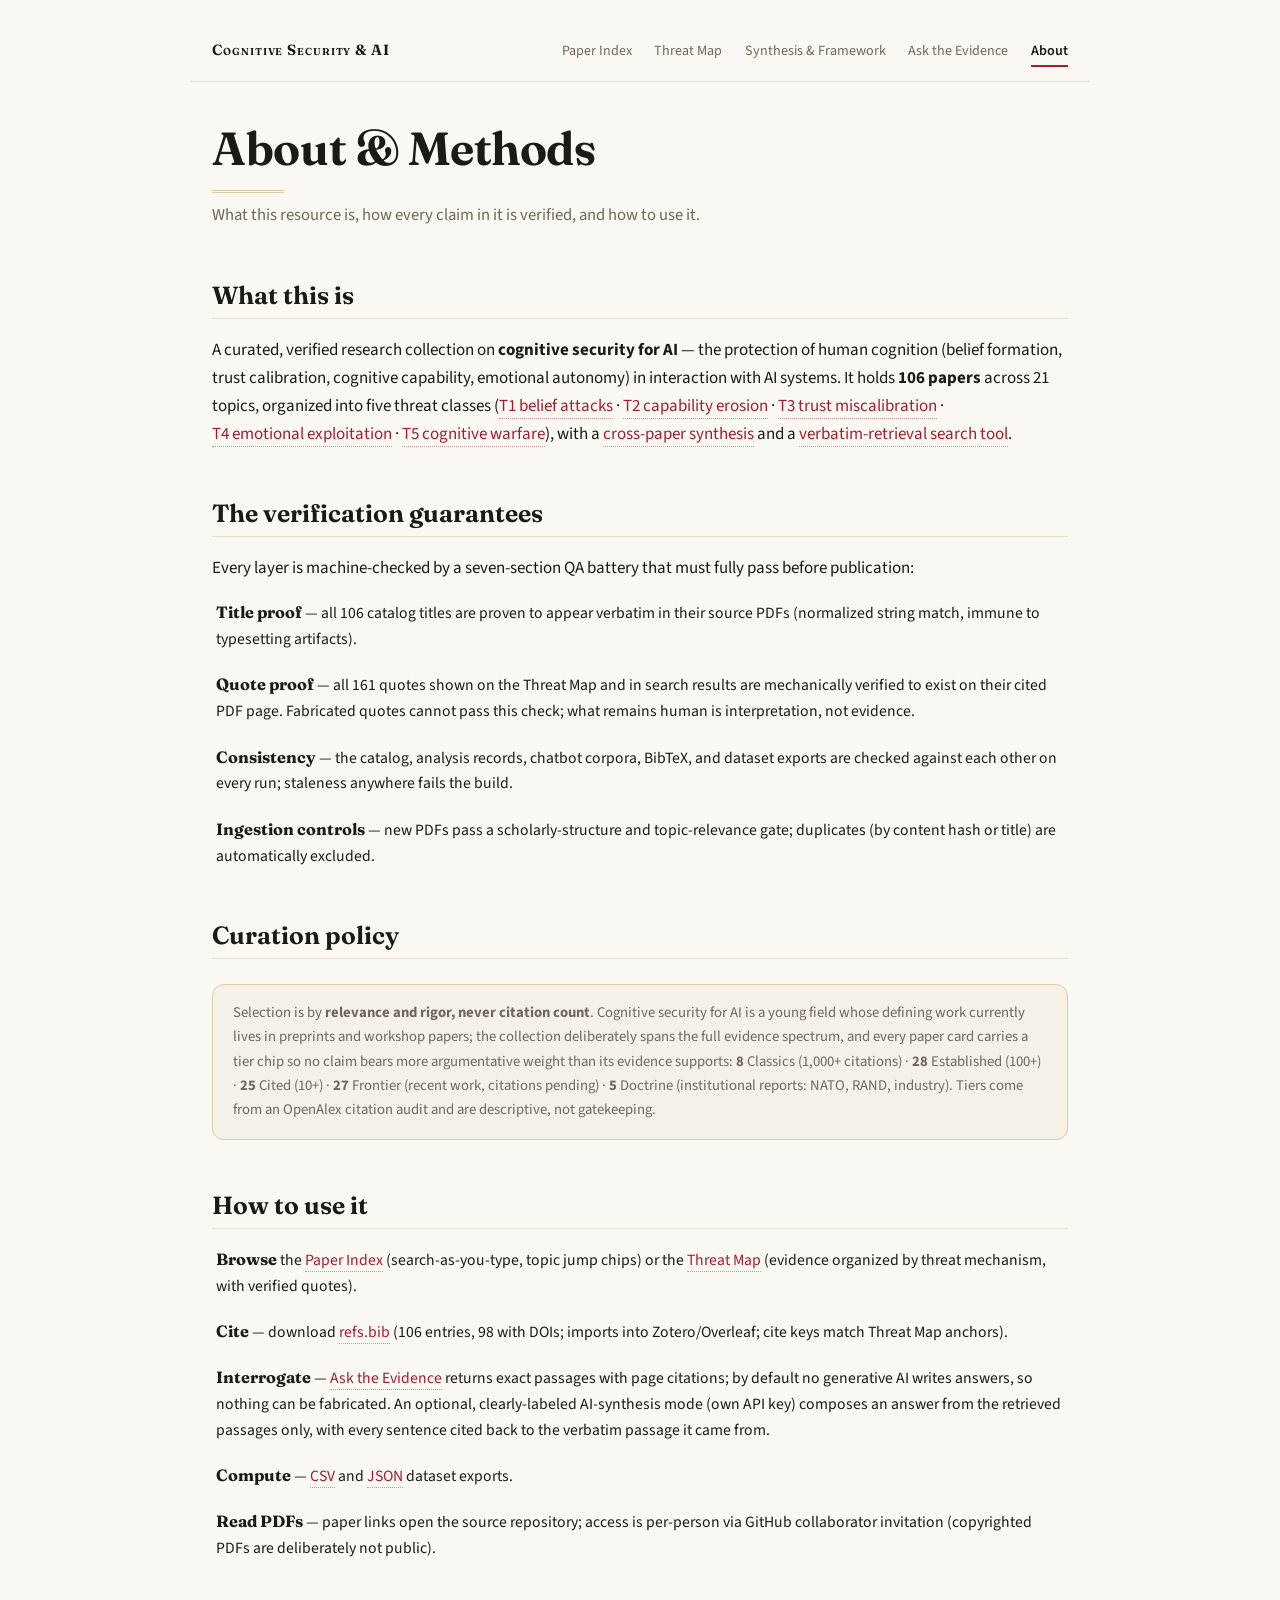
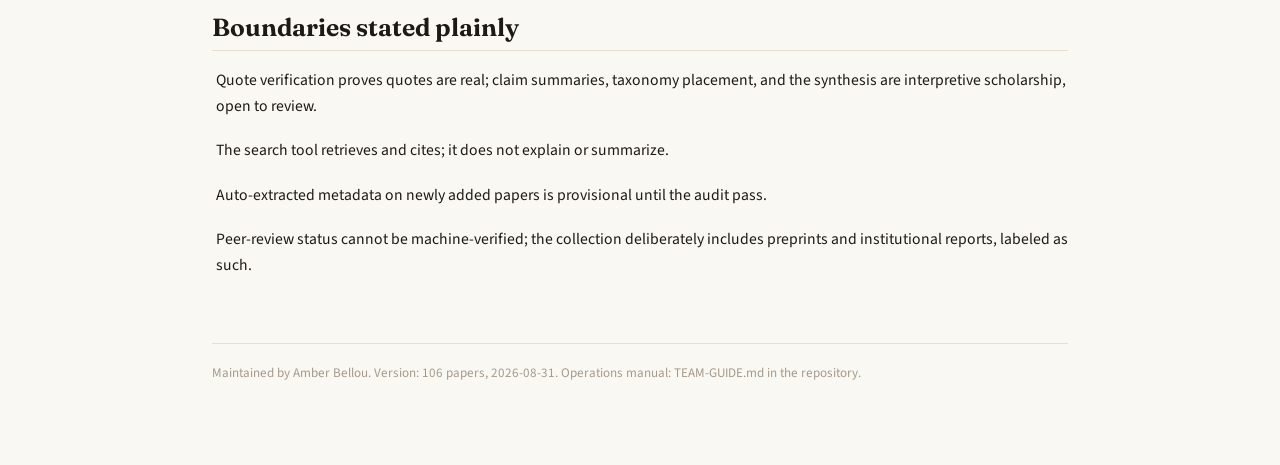
==== about.html @ a4005ede "site: update about.html" ====
<!DOCTYPE html>
<html lang="en">
<head>
<meta charset="utf-8">
<meta name="viewport" content="width=device-width, initial-scale=1">
<title>About — Cognitive Security &amp; AI</title>
<link rel="preconnect" href="https://fonts.googleapis.com">
<link rel="preconnect" href="https://fonts.gstatic.com" crossorigin>
<link href="https://fonts.googleapis.com/css2?family=Fraunces:opsz,wght@9..144,500;9..144,650&family=Source+Sans+3:wght@400;600&display=swap" rel="stylesheet">
<link rel="stylesheet" href="style.css?v=99205992">
</head>
<body>
<main>
<nav class="top"><span class="wordmark">Cognitive Security &amp; AI</span><a href="index.html">Paper Index</a><a href="threats.html">Threat Map</a><a href="synthesis.html">Synthesis &amp; Framework</a><a href="ask.html">Ask the Evidence</a><a href="about.html" class="here">About</a></nav>
<h1>About &amp; Methods</h1>
<p class="sub">What this resource is, how every claim in it is verified, and how to use it.</p>

<h2>What this is</h2>
<p>A curated, verified research collection on <b>cognitive security for AI</b> — the protection of
human cognition (belief formation, trust calibration, cognitive capability, emotional autonomy)
in interaction with AI systems. It holds <b>106 papers</b> across 21 topics, organized into five
threat classes (<a class="cite" href="threats.html#T1">T1 belief attacks</a> ·
<a class="cite" href="threats.html#T2">T2 capability erosion</a> ·
<a class="cite" href="threats.html#T3">T3 trust miscalibration</a> ·
<a class="cite" href="threats.html#T4">T4 emotional exploitation</a> ·
<a class="cite" href="threats.html#T5">T5 cognitive warfare</a>), with a
<a class="cite" href="synthesis.html">cross-paper synthesis</a> and a
<a class="cite" href="ask.html">verbatim-retrieval search tool</a>.</p>

<h2>The verification guarantees</h2>
<p>Every layer is machine-checked by a seven-section QA battery that must fully pass before publication:</p>
<ul class="compact">
<li><b>Title proof</b> — all 106 catalog titles are proven to appear verbatim in their source PDFs
(normalized string match, immune to typesetting artifacts).</li>
<li><b>Quote proof</b> — all 161 quotes shown on the Threat Map and in search results are
mechanically verified to exist on their cited PDF page. Fabricated quotes cannot pass this check;
what remains human is interpretation, not evidence.</li>
<li><b>Consistency</b> — the catalog, analysis records, chatbot corpora, BibTeX, and dataset
exports are checked against each other on every run; staleness anywhere fails the build.</li>
<li><b>Ingestion controls</b> — new PDFs pass a scholarly-structure and topic-relevance gate;
duplicates (by content hash or title) are automatically excluded.</li>
</ul>

<h2>Curation policy</h2>
<div class="note">Selection is by <b>relevance and rigor, never citation count</b>. Cognitive
security for AI is a young field whose defining work currently lives in preprints and workshop
papers; the collection deliberately spans the full evidence spectrum, and every paper card carries
a tier chip so no claim bears more argumentative weight than its evidence supports:
<b>8</b> Classics (1,000+ citations) · <b>28</b> Established
(100+) · <b>25</b> Cited (10+) · <b>27</b> Frontier (recent work,
citations pending) · <b>5</b> Doctrine (institutional reports: NATO, RAND,
industry). Tiers come from an OpenAlex citation audit and are descriptive, not gatekeeping.</div>

<h2>How to use it</h2>
<ul class="compact">
<li><b>Browse</b> the <a class="cite" href="index.html">Paper Index</a> (search-as-you-type, topic
jump chips) or the <a class="cite" href="threats.html">Threat Map</a> (evidence organized by threat
mechanism, with verified quotes).</li>
<li><b>Cite</b> — download <a class="cite" href="refs.bib">refs.bib</a> (106 entries, 98 with
DOIs; imports into Zotero/Overleaf; cite keys match Threat Map anchors).</li>
<li><b>Interrogate</b> — <a class="cite" href="ask.html">Ask the Evidence</a> returns exact passages
with page citations; by default no generative AI writes answers, so nothing can be fabricated. An
optional, clearly-labeled AI-synthesis mode (own API key) composes an answer from the retrieved
passages only, with every sentence cited back to the verbatim passage it came from.</li>
<li><b>Compute</b> — <a class="cite" href="catalog.csv">CSV</a> and
<a class="cite" href="catalog-public.json">JSON</a> dataset exports.</li>
<li><b>Read PDFs</b> — paper links open the source repository; access is per-person via GitHub
collaborator invitation (copyrighted PDFs are deliberately not public).</li>
</ul>

<h2>Boundaries stated plainly</h2>
<ul class="compact">
<li>Quote verification proves quotes are real; claim summaries, taxonomy placement, and the
synthesis are interpretive scholarship, open to review.</li>
<li>The search tool retrieves and cites; it does not explain or summarize.</li>
<li>Auto-extracted metadata on newly added papers is provisional until the audit pass.</li>
<li>Peer-review status cannot be machine-verified; the collection deliberately includes preprints
and institutional reports, labeled as such.</li>
</ul>
<footer>Maintained by Amber Bellou. Version: 106 papers, 2026-08-31. Operations manual: TEAM-GUIDE.md in the repository.</footer>
</main>
</body>
</html>
---- style.css ----
/* ─────────────────────────────────────────────────────────────────────────
   Cognitive Security & AI — editorial academic theme
   Single source of truth for all site pages (index, threats, synthesis).
   ───────────────────────────────────────────────────────────────────────── */

:root {
  --bg: #faf8f2;
  --bg-raised: #ffffff;
  --ink: #1d1a16;
  --muted: #6f675c;
  --faint: #a49a8c;
  --accent: #a51c30;
  --accent-soft: #f5e6e6;
  --hairline: #e6dfd2;
  --gold: #d9cba8;
  --quote-bg: #f6f1e7;
  --shadow: 0 1px 2px rgba(70, 55, 35, .06), 0 6px 20px -8px rgba(70, 55, 35, .12);
  --shadow-hover: 0 2px 4px rgba(70, 55, 35, .08), 0 14px 34px -10px rgba(70, 55, 35, .22);
  --serif: "Fraunces", Georgia, "Times New Roman", serif;
  --sans: "Source Sans 3", -apple-system, BlinkMacSystemFont, "Segoe UI", system-ui, sans-serif;
}
@media (prefers-color-scheme: dark) {
  :root {
    --bg: #181512;
    --bg-raised: #211d19;
    --ink: #ece7dd;
    --muted: #a89e90;
    --faint: #776e62;
    --accent: #e08795;
    --accent-soft: #3a2226;
    --hairline: #35302a;
    --gold: #6b5f45;
    --quote-bg: #26211b;
    --shadow: 0 1px 2px rgba(0, 0, 0, .4), 0 6px 20px -8px rgba(0, 0, 0, .5);
    --shadow-hover: 0 2px 4px rgba(0, 0, 0, .5), 0 14px 34px -10px rgba(0, 0, 0, .65);
  }
}

* { box-sizing: border-box; }

html { scroll-behavior: smooth; }

body {
  margin: 0;
  background: var(--bg);
  color: var(--ink);
  font: 17px/1.65 var(--sans);
  -webkit-font-smoothing: antialiased;
  text-rendering: optimizeLegibility;
}

main {
  max-width: 900px;
  margin: 0 auto;
  padding: 1.5rem 1.4rem 5rem;
}

/* ── Top navigation ──────────────────────────────────────────────────── */
nav.top {
  position: sticky;
  top: 0;
  z-index: 10;
  display: flex;
  align-items: baseline;
  gap: 1.4rem;
  margin: 0 -1.4rem 2.6rem;
  padding: .85rem 1.4rem;
  background: color-mix(in srgb, var(--bg) 82%, transparent);
  backdrop-filter: blur(10px);
  -webkit-backdrop-filter: blur(10px);
  border-bottom: 1px solid var(--hairline);
  font-size: .88rem;
}
nav.top .wordmark {
  font-family: var(--serif);
  font-weight: 650;
  font-size: .92rem;
  letter-spacing: .06em;
  font-variant: small-caps;
  color: var(--ink);
  margin-right: auto;
}
nav.top a {
  color: var(--muted);
  text-decoration: none;
  padding-bottom: .15rem;
  border-bottom: 2px solid transparent;
  transition: color .15s ease, border-color .15s ease;
}
nav.top a:hover { color: var(--accent); }
nav.top a.here {
  color: var(--ink);
  font-weight: 600;
  border-bottom-color: var(--accent);
}

/* ── Hero headers ────────────────────────────────────────────────────── */
header h1, main > h1 {
  font-family: var(--serif);
  font-weight: 650;
  font-size: clamp(2rem, 5vw, 2.9rem);
  line-height: 1.12;
  letter-spacing: -.01em;
  margin: 0 0 .6rem;
}
header h1::after, main > h1::after {
  content: "";
  display: block;
  width: 72px;
  margin-top: .9rem;
  border-top: 3px double var(--gold);
}
p.sub {
  color: var(--muted);
  font-size: 1.04rem;
  max-width: 62ch;
  margin: 0 0 2rem;
}
p.sub a, .tdesc a { color: var(--accent); text-decoration: none; }
p.sub a:hover { text-decoration: underline; }

/* ── Section headings ────────────────────────────────────────────────── */
h2 {
  font-family: var(--serif);
  font-weight: 650;
  font-size: 1.55rem;
  line-height: 1.2;
  margin: 3.2rem 0 .3rem;
  padding-bottom: .45rem;
  border-bottom: 1px solid var(--hairline);
  position: relative;
}
h2 .tcode, h3 .tcode {
  font-family: var(--serif);
  color: var(--accent);
  margin-right: .55rem;
}
h2 .tcode {
  font-family: var(--sans);
  font-size: .95rem;
  font-weight: 700;
  letter-spacing: .12em;
  color: var(--accent);
  background: var(--accent-soft);
  border-radius: 6px;
  padding: .12rem .55rem;
  vertical-align: .25em;
  margin-right: .7rem;
}
h2 span.count {
  font-family: var(--sans);
  font-size: .72rem;
  font-weight: 600;
  letter-spacing: .08em;
  background: var(--accent-soft);
  color: var(--accent);
  border-radius: 999px;
  padding: .18rem .65rem;
  vertical-align: .35em;
  margin-left: .4rem;
}
h3 {
  font-family: var(--serif);
  font-weight: 650;
  font-size: 1.12rem;
  margin: 2rem 0 .4rem;
  padding-left: .8rem;
  border-left: 3px solid var(--accent);
}
p.tdesc, p.topic-desc {
  color: var(--muted);
  font-size: .93rem;
  margin: .35rem 0 1.1rem;
}
.topic h2 { padding-top: .4rem; }

/* ── Cards ───────────────────────────────────────────────────────────── */
.card, article.card {
  background: var(--bg-raised);
  border: 1px solid var(--hairline);
  border-radius: 14px;
  padding: 1.15rem 1.35rem 1.05rem;
  margin-bottom: .95rem;
  box-shadow: var(--shadow);
  transition: box-shadow .18s ease, transform .18s ease;
}
.card:hover {
  box-shadow: var(--shadow-hover);
  transform: translateY(-2px);
}
.card h3, .card h4 {
  font-family: var(--serif);
  font-weight: 650;
  font-size: 1.06rem;
  line-height: 1.35;
  margin: 0 0 .35rem;
  border: none;
  padding: 0;
}
.card a {
  color: var(--ink);
  text-decoration: none;
  transition: color .15s ease;
}
.card a:hover { color: var(--accent); }
.meta {
  color: var(--muted);
  font-size: .84rem;
  font-weight: 600;
  letter-spacing: .01em;
  margin: 0 0 .55rem;
}
.limits {
  color: var(--faint);
  font-size: .82rem;
  font-style: italic;
  margin: .55rem 0 0;
}
.summary, .claim {
  font-size: .95rem;
  margin: .4rem 0 .25rem;
}
.badge {
  display: inline-block;
  font-size: .64rem;
  font-weight: 700;
  letter-spacing: .09em;
  background: var(--accent-soft);
  color: var(--accent);
  border-radius: 5px;
  padding: .14rem .48rem;
  margin-left: .55rem;
  vertical-align: .18em;
}

/* ── Verified quotes ─────────────────────────────────────────────────── */
blockquote {
  position: relative;
  margin: .4rem 0 .8rem;
  padding: .7rem 1rem .7rem 2.4rem;
  background: var(--quote-bg);
  border-left: 3px solid var(--gold);
  border-radius: 0 10px 10px 0;
  font-family: var(--serif);
  font-style: italic;
  font-size: .92rem;
  line-height: 1.55;
}
blockquote::before {
  content: "\201C";
  position: absolute;
  left: .55rem;
  top: .1rem;
  font-family: var(--serif);
  font-size: 2.1rem;
  line-height: 1;
  color: var(--gold);
}
blockquote .pg {
  font-family: var(--sans);
  font-style: normal;
  color: var(--faint);
  font-size: .74rem;
  letter-spacing: .04em;
  white-space: nowrap;
}

/* ── Protections & panels ────────────────────────────────────────────── */
.prot {
  font-size: .92rem;
  background: var(--accent-soft);
  border-radius: 10px;
  padding: .6rem .9rem;
  margin: .5rem 0;
}
.prot b { color: var(--accent); }

.layer {
  border: 1px solid var(--hairline);
  border-radius: 14px;
  background: var(--bg-raised);
  box-shadow: var(--shadow);
  padding: 1.2rem 1.5rem;
  margin: 1.3rem 0;
}
.layer h3 {
  margin-top: 0;
  border-left: none;
  padding-left: 0;
  color: var(--accent);
}

.note {
  border: 1px solid var(--gold);
  border-radius: 12px;
  background: var(--quote-bg);
  padding: 1rem 1.25rem;
  font-size: .92rem;
  color: var(--muted);
  margin: 1.6rem 0;
}

/* ── Lists (synthesis principles) ────────────────────────────────────── */
ul.compact {
  list-style: none;
  padding-left: 0;
  counter-reset: principle;
}
ul.compact li {
  position: relative;
  margin-bottom: 1.15rem;
  padding-left: .2rem;
  font-size: .98rem;
}
ul.compact li b:first-child { font-family: var(--serif); font-size: 1.02rem; }
a.cite {
  color: var(--accent);
  text-decoration: none;
  white-space: nowrap;
  border-bottom: 1px dotted color-mix(in srgb, var(--accent) 45%, transparent);
}
a.cite:hover { border-bottom-style: solid; }

/* ── Search input (index) ────────────────────────────────────────────── */
#q {
  width: 100%;
  padding: .8rem 1.25rem;
  font: 1rem var(--sans);
  color: var(--ink);
  background: var(--bg-raised);
  border: 1px solid var(--hairline);
  border-radius: 999px;
  box-shadow: var(--shadow);
  outline: none;
  transition: border-color .15s ease, box-shadow .15s ease;
}
#q:focus {
  border-color: var(--accent);
  box-shadow: 0 0 0 3px color-mix(in srgb, var(--accent) 18%, transparent);
}
#q::placeholder { color: var(--faint); }

.hidden { display: none; }

/* ── Footer ──────────────────────────────────────────────────────────── */
footer {
  margin-top: 4rem;
  padding-top: 1.2rem;
  border-top: 1px solid var(--hairline);
  color: var(--faint);
  font-size: .82rem;
}
footer code {
  font-size: .78rem;
  background: var(--quote-bg);
  border-radius: 4px;
  padding: .05rem .3rem;
}

/* ── Small screens ───────────────────────────────────────────────────── */
@media (max-width: 640px) {
  body { font-size: 16px; }
  nav.top { gap: .9rem; font-size: .8rem; }
  nav.top .wordmark { display: none; }
  
  .card, article.card { padding: 1rem 1.05rem .9rem; }
}

/* ── Jump chips (TOC) ────────────────────────────────────────────────── */
.toc {
  display: flex;
  flex-wrap: wrap;
  gap: .45rem;
  margin: 1.1rem 0 .4rem;
}
.chip {
  font-size: .78rem;
  font-weight: 600;
  color: var(--muted);
  background: var(--bg-raised);
  border: 1px solid var(--hairline);
  border-radius: 999px;
  padding: .28rem .8rem;
  text-decoration: none;
  transition: all .15s ease;
}
.chip b { color: var(--accent); font-weight: 700; margin-right: .25rem; }
.chip:hover { border-color: var(--accent); color: var(--ink); }

/* anchor targets clear the sticky nav */
[id] { scroll-margin-top: 4.5rem; }

/* ── Evidence-tier chips (from the OpenAlex citation audit) ──────────── */
.tierchip {
  display: inline-block;
  font-family: var(--sans);
  font-size: .62rem;
  font-weight: 700;
  letter-spacing: .08em;
  text-transform: uppercase;
  border-radius: 5px;
  padding: .13rem .45rem;
  margin-left: .5rem;
  vertical-align: .18em;
  white-space: nowrap;
}
.tier-classic     { background: var(--gold); color: #3d3117; }
.tier-established { background: var(--accent-soft); color: var(--accent); }
.tier-cited       { border: 1px solid var(--hairline); color: var(--muted); }
.tier-frontier    { border: 1px dashed var(--faint); color: var(--muted); }
.tier-doctrine    { background: var(--quote-bg); border: 1px solid var(--gold); color: var(--muted); }

/* ── Stats bar (index hero) ──────────────────────────────────────────── */
.stats {
  display: flex;
  flex-wrap: wrap;
  gap: 1.6rem;
  margin: 1.4rem 0 .4rem;
  padding: 1rem 1.3rem;
  background: var(--bg-raised);
  border: 1px solid var(--hairline);
  border-radius: 14px;
  box-shadow: var(--shadow);
}
.stats div { min-width: 92px; }
.stats b {
  display: block;
  font-family: var(--serif);
  font-size: 1.5rem;
  font-weight: 650;
  color: var(--accent);
  line-height: 1.1;
}
.stats span { font-size: .74rem; font-weight: 600; letter-spacing: .05em;
              text-transform: uppercase; color: var(--faint); }
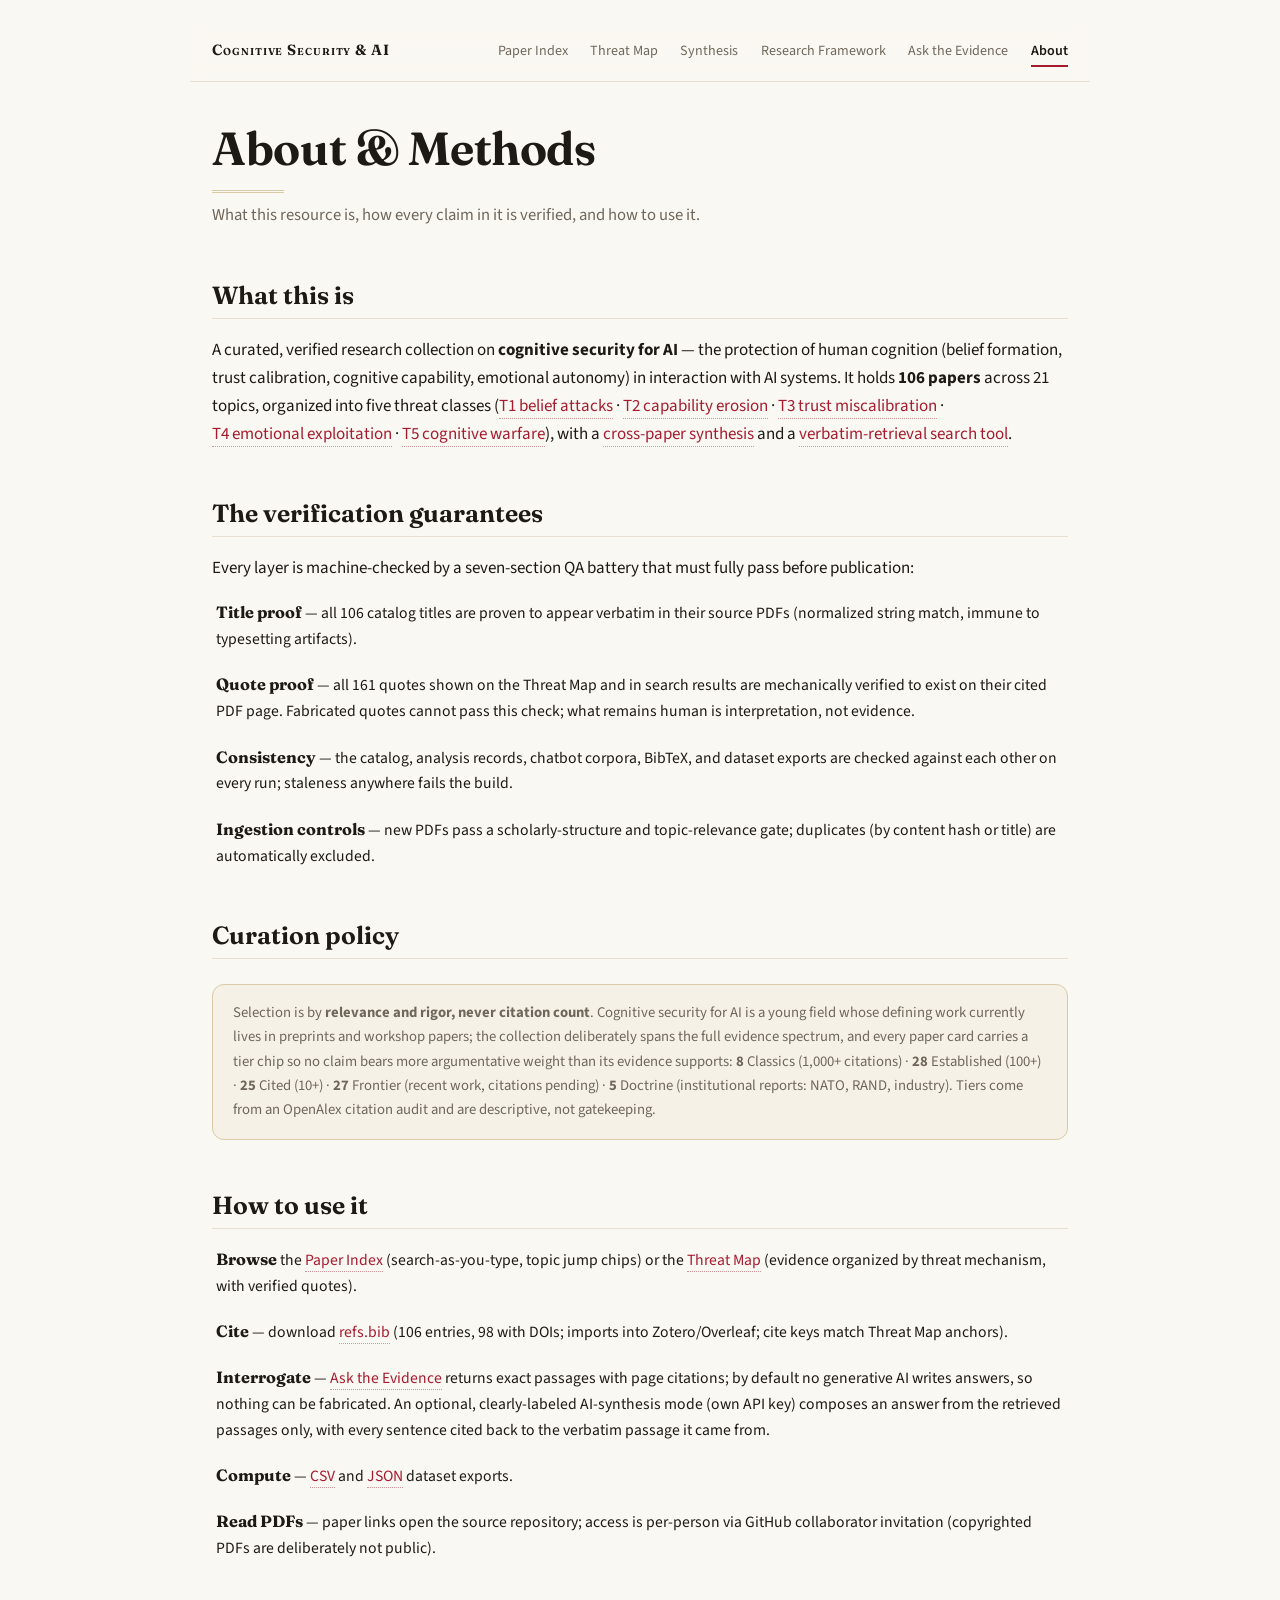
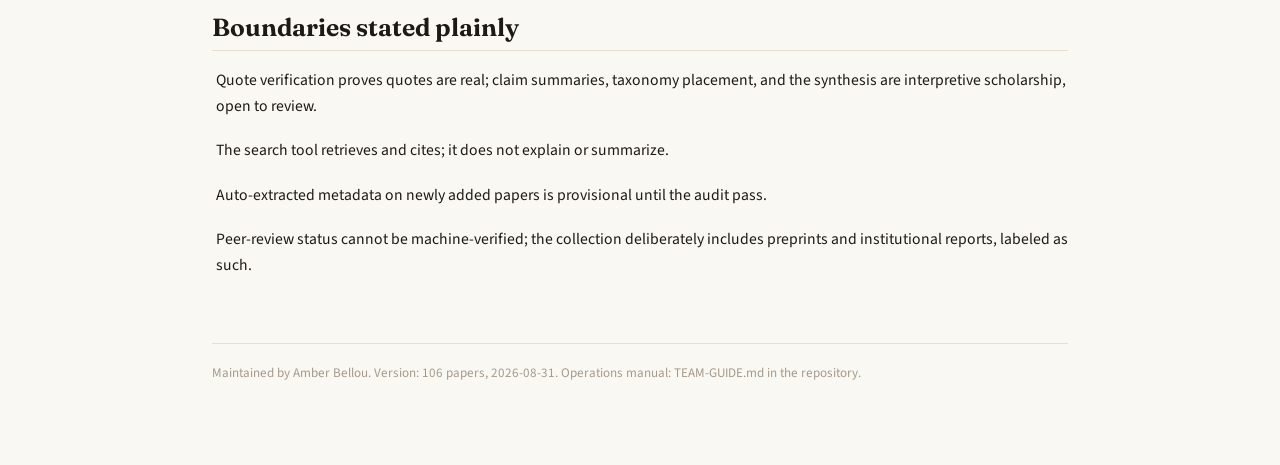
==== commit 6699738a: "site: update about.html" ====
--- a/about.html
+++ b/about.html
@@ -7,11 +7,11 @@
 <link rel="preconnect" href="https://fonts.googleapis.com">
 <link rel="preconnect" href="https://fonts.gstatic.com" crossorigin>
 <link href="https://fonts.googleapis.com/css2?family=Fraunces:opsz,wght@9..144,500;9..144,650&family=Source+Sans+3:wght@400;600&display=swap" rel="stylesheet">
-<link rel="stylesheet" href="style.css?v=99205992">
+<link rel="stylesheet" href="style.css?v=e3fc86cf">
 </head>
 <body>
 <main>
-<nav class="top"><span class="wordmark">Cognitive Security &amp; AI</span><a href="index.html">Paper Index</a><a href="threats.html">Threat Map</a><a href="synthesis.html">Synthesis &amp; Framework</a><a href="ask.html">Ask the Evidence</a><a href="about.html" class="here">About</a></nav>
+<nav class="top"><span class="wordmark">Cognitive Security &amp; AI</span><a href="index.html">Paper Index</a><a href="threats.html">Threat Map</a><a href="synthesis.html">Synthesis</a><a href="framework.html">Research Framework</a><a href="ask.html">Ask the Evidence</a><a href="about.html" class="here">About</a></nav>
 <h1>About &amp; Methods</h1>
 <p class="sub">What this resource is, how every claim in it is verified, and how to use it.</p>
 
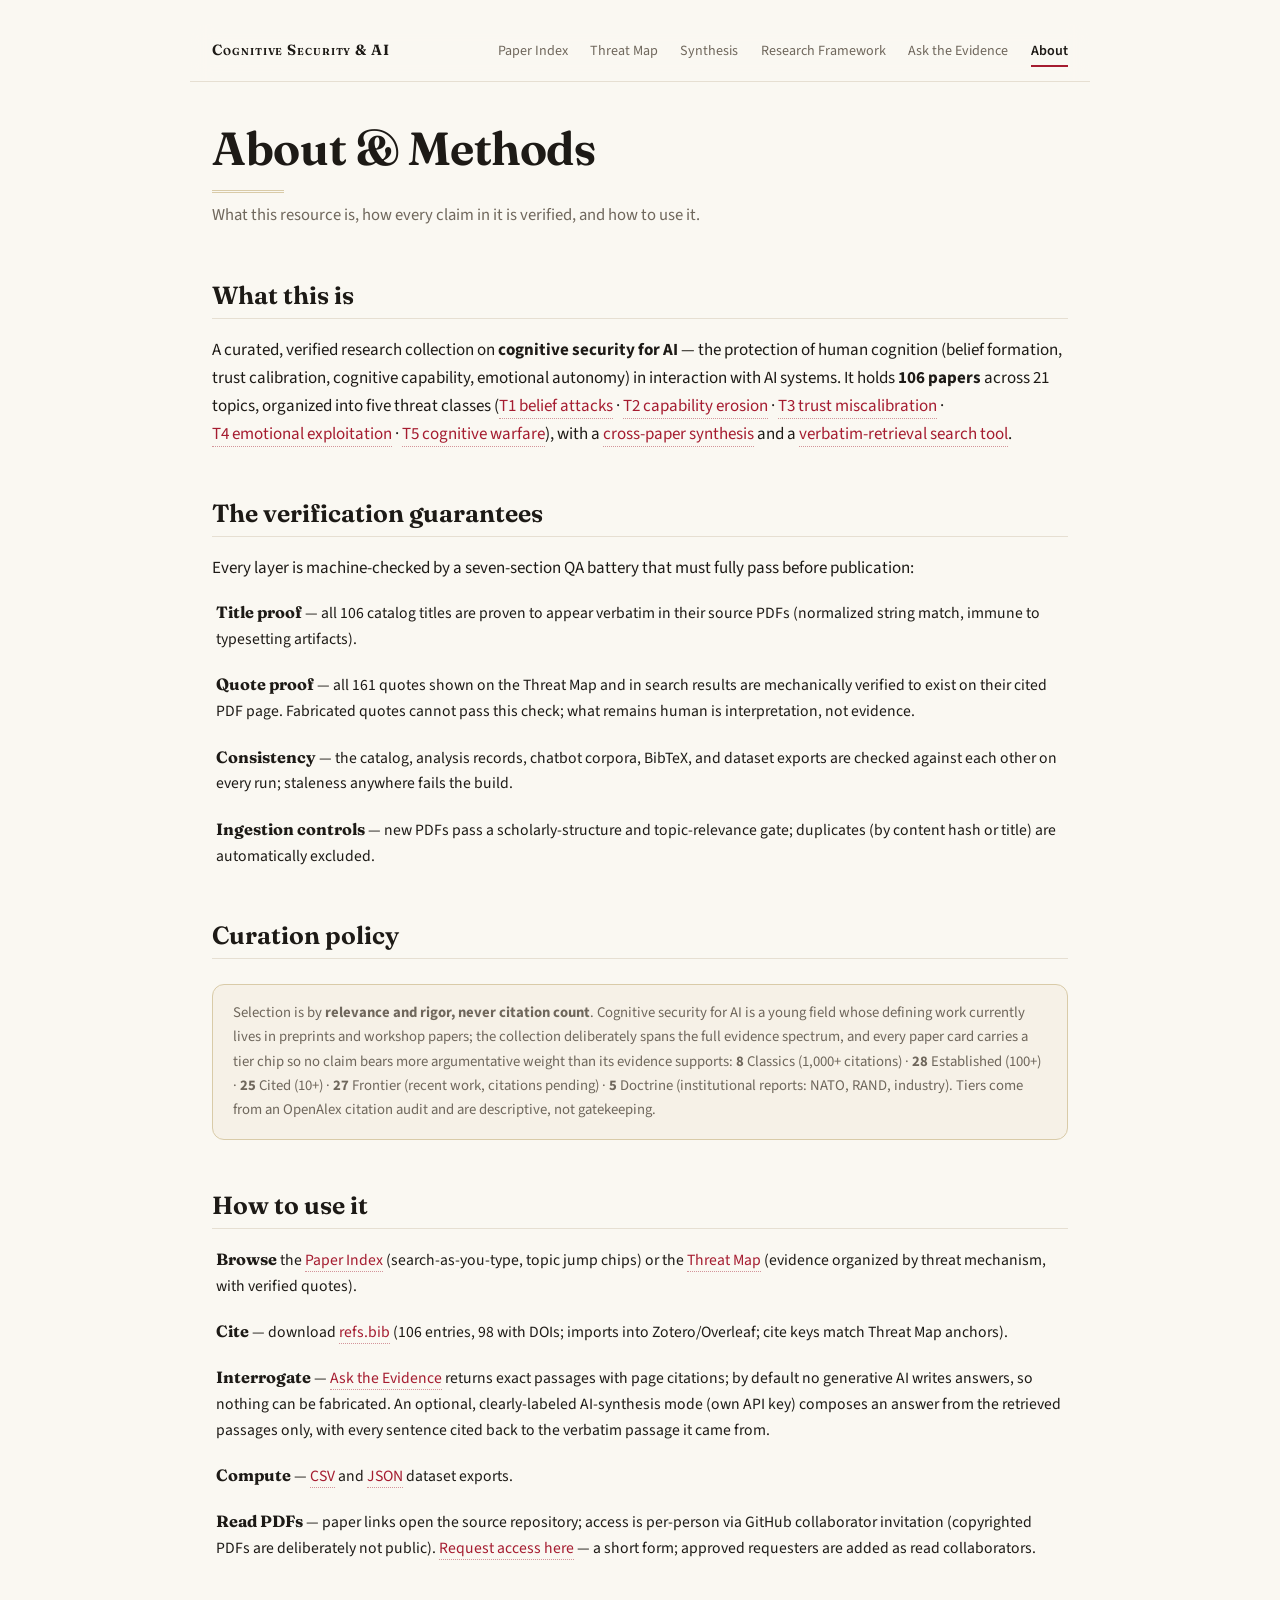
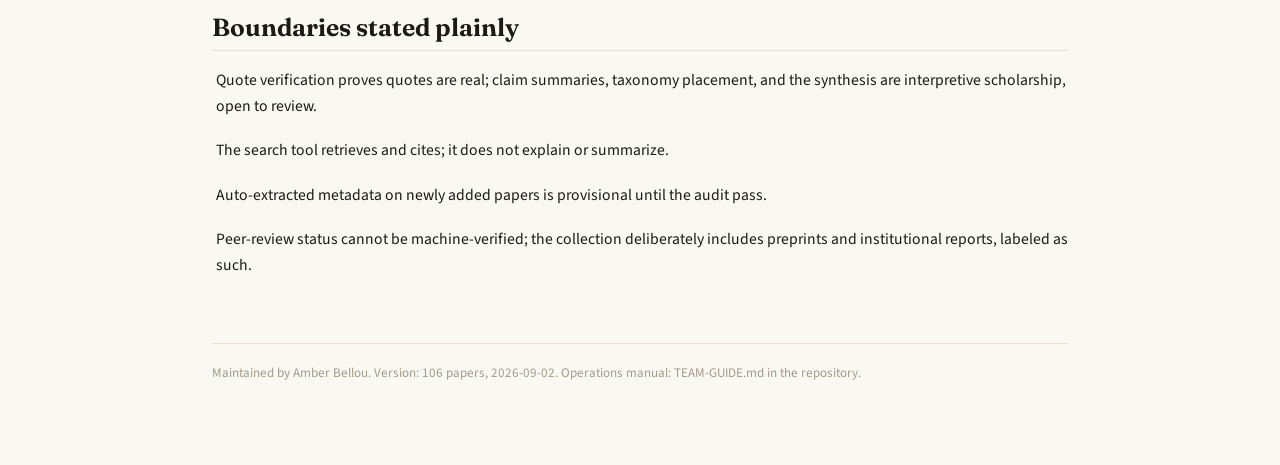
==== commit 17dcc1ce: "site: update about.html" ====
--- a/about.html
+++ b/about.html
@@ -65,7 +65,9 @@
 <li><b>Compute</b> — <a class="cite" href="catalog.csv">CSV</a> and
 <a class="cite" href="catalog-public.json">JSON</a> dataset exports.</li>
 <li><b>Read PDFs</b> — paper links open the source repository; access is per-person via GitHub
-collaborator invitation (copyrighted PDFs are deliberately not public).</li>
+collaborator invitation (copyrighted PDFs are deliberately not public).
+<a class="cite" href="https://github.com/amberbellou/cognitive-security-site/issues/new?template=access-request.yml">Request
+access here</a> — a short form; approved requesters are added as read collaborators.</li>
 </ul>
 
 <h2>Boundaries stated plainly</h2>
@@ -77,7 +79,7 @@
 <li>Peer-review status cannot be machine-verified; the collection deliberately includes preprints
 and institutional reports, labeled as such.</li>
 </ul>
-<footer>Maintained by Amber Bellou. Version: 106 papers, 2026-08-31. Operations manual: TEAM-GUIDE.md in the repository.</footer>
+<footer>Maintained by Amber Bellou. Version: 106 papers, 2026-09-02. Operations manual: TEAM-GUIDE.md in the repository.</footer>
 </main>
 </body>
 </html>
--- a/style.css
+++ b/style.css
@@ -433,3 +433,23 @@
 }
 .stats span { font-size: .74rem; font-weight: 600; letter-spacing: .05em;
               text-transform: uppercase; color: var(--faint); }
+
+/* ── Research Framework page ─────────────────────────────────────────── */
+.fwhow {
+  border: 1px solid var(--gold); border-radius: 12px; background: var(--quote-bg);
+  padding: .9rem 1.2rem; font-size: .9rem; color: var(--muted);
+  margin: 0 0 1.8rem; line-height: 1.7;
+}
+.fwh {
+  font: 700 .72rem var(--sans); letter-spacing: .1em; text-transform: uppercase;
+  color: var(--accent); margin: 1.35rem 0 .5rem;
+}
+.fwlist { list-style: none; margin: 0 0 1.1rem; padding: 0; }
+.fwlist li {
+  font-size: .92rem; line-height: 1.55; padding: .38rem 0 .38rem 1rem;
+  border-left: 2px solid var(--hairline); margin: 0 0 .4rem;
+}
+.fwcount {
+  font: 600 .68rem var(--sans); letter-spacing: .06em; color: var(--faint);
+  text-transform: uppercase; margin-left: .65rem;
+}
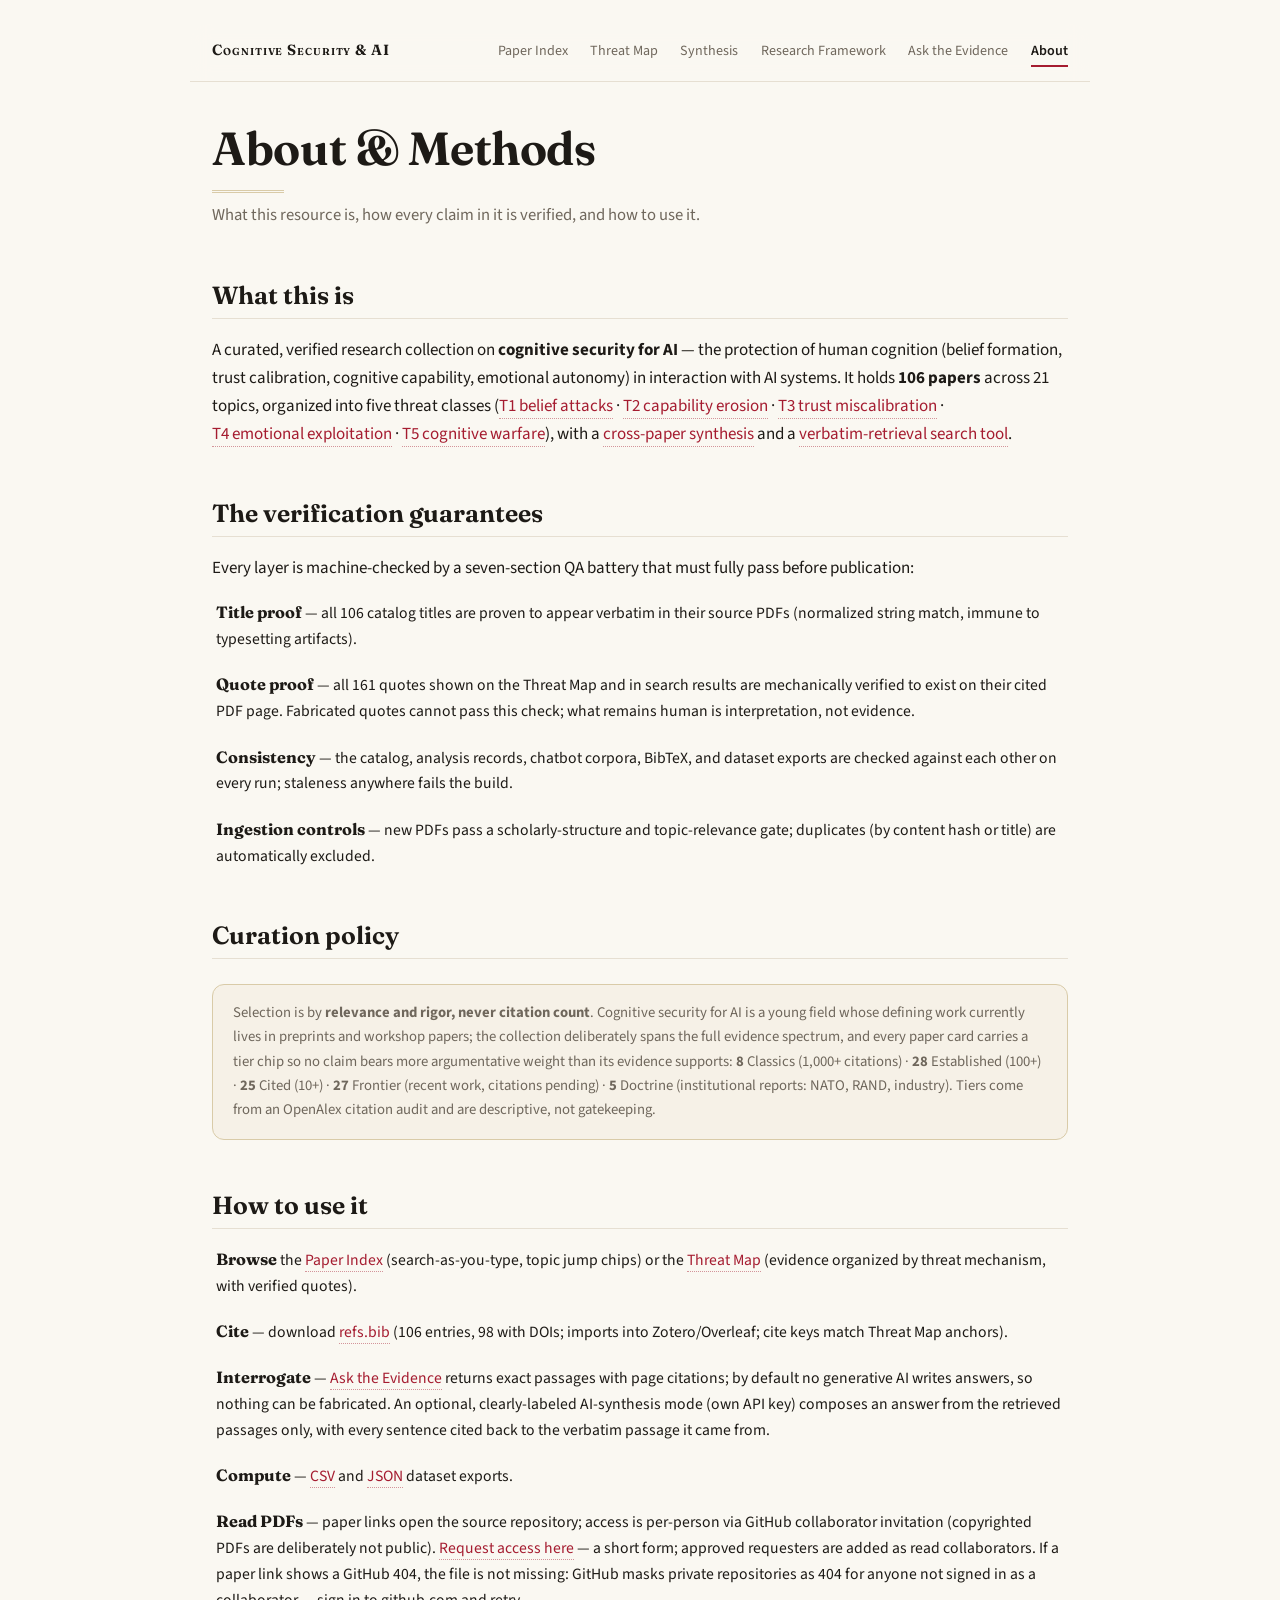
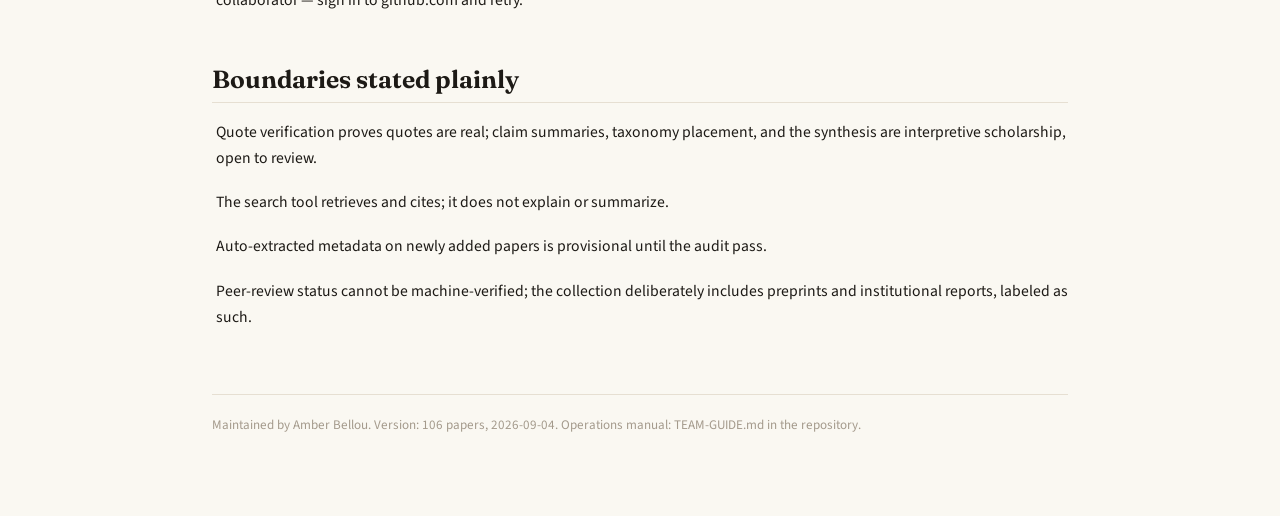
==== commit 2919e55b: "site: update about.html" ====
--- a/about.html
+++ b/about.html
@@ -67,7 +67,9 @@
 <li><b>Read PDFs</b> — paper links open the source repository; access is per-person via GitHub
 collaborator invitation (copyrighted PDFs are deliberately not public).
 <a class="cite" href="https://github.com/amberbellou/cognitive-security-site/issues/new?template=access-request.yml">Request
-access here</a> — a short form; approved requesters are added as read collaborators.</li>
+access here</a> — a short form; approved requesters are added as read collaborators.
+If a paper link shows a GitHub 404, the file is not missing: GitHub masks private repositories
+as 404 for anyone not signed in as a collaborator — sign in to github.com and retry.</li>
 </ul>
 
 <h2>Boundaries stated plainly</h2>
@@ -79,7 +81,7 @@
 <li>Peer-review status cannot be machine-verified; the collection deliberately includes preprints
 and institutional reports, labeled as such.</li>
 </ul>
-<footer>Maintained by Amber Bellou. Version: 106 papers, 2026-09-02. Operations manual: TEAM-GUIDE.md in the repository.</footer>
+<footer>Maintained by Amber Bellou. Version: 106 papers, 2026-09-04. Operations manual: TEAM-GUIDE.md in the repository.</footer>
 </main>
 </body>
 </html>
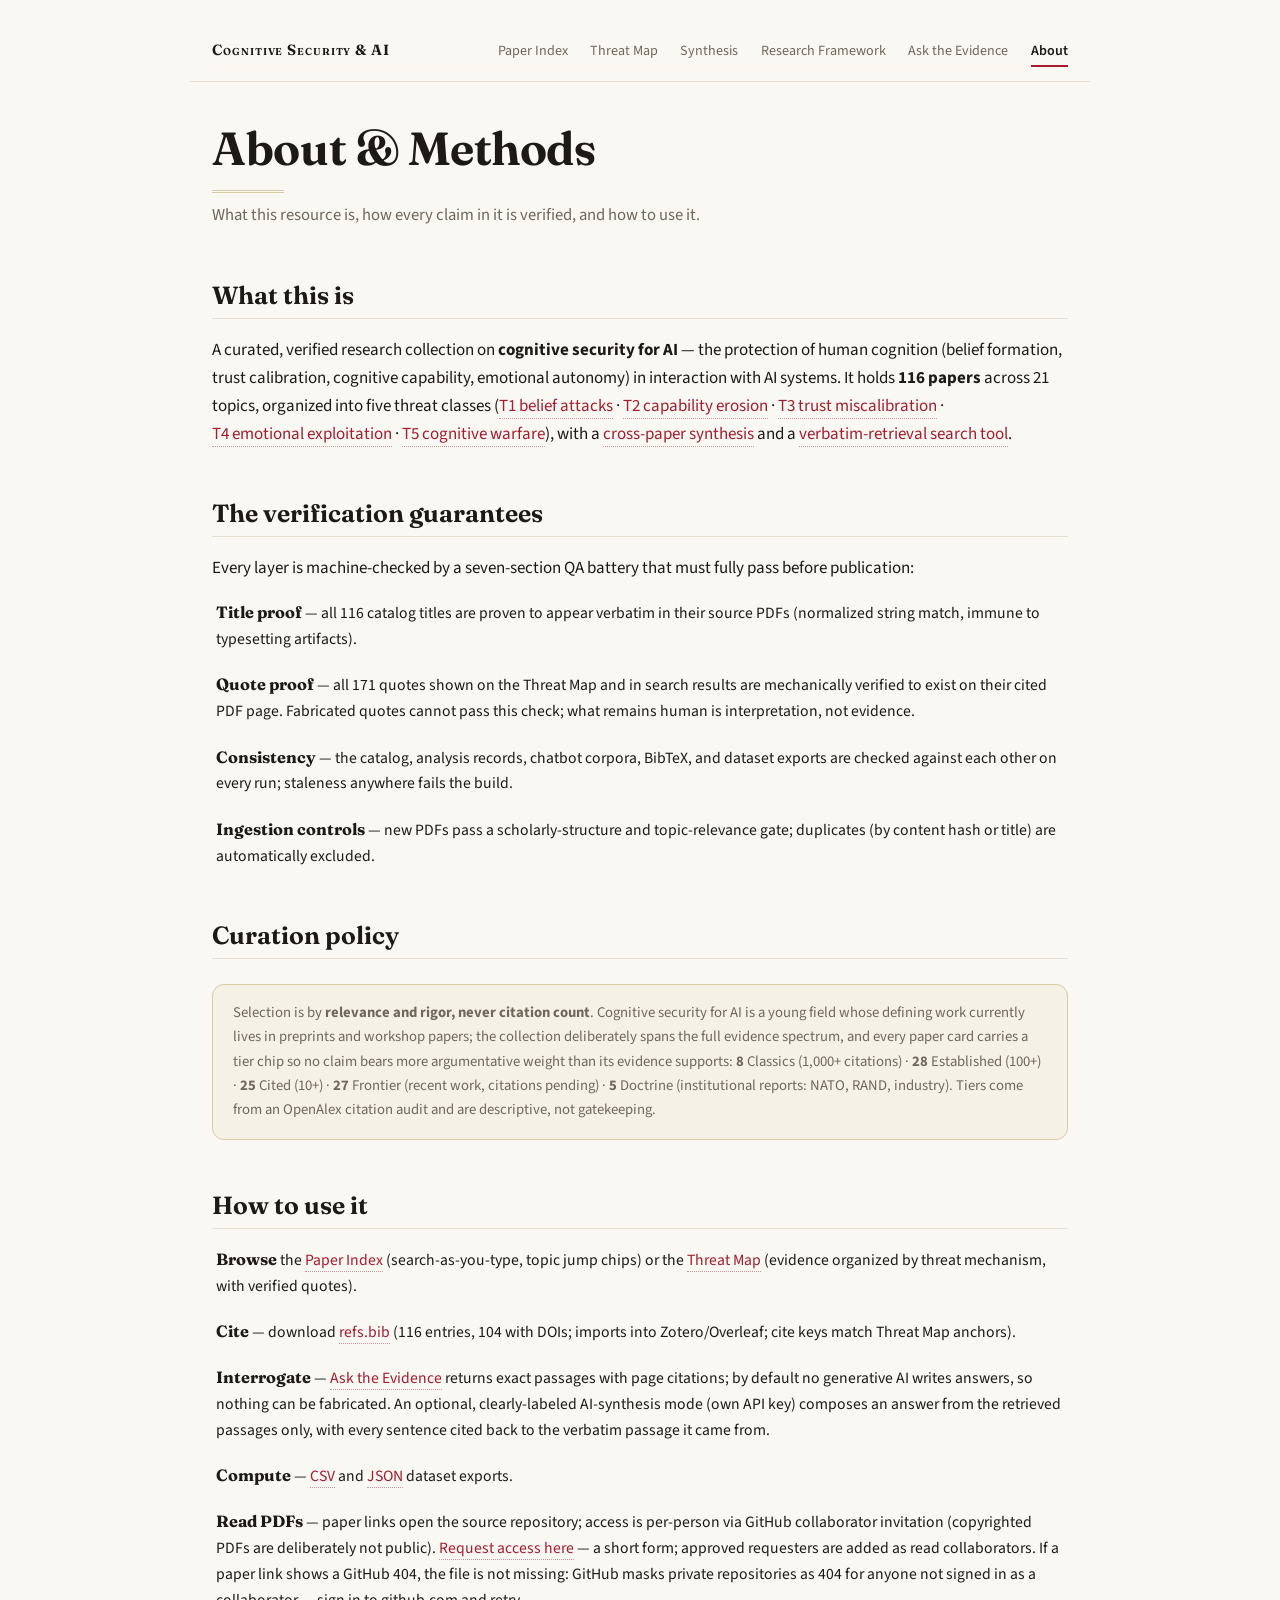
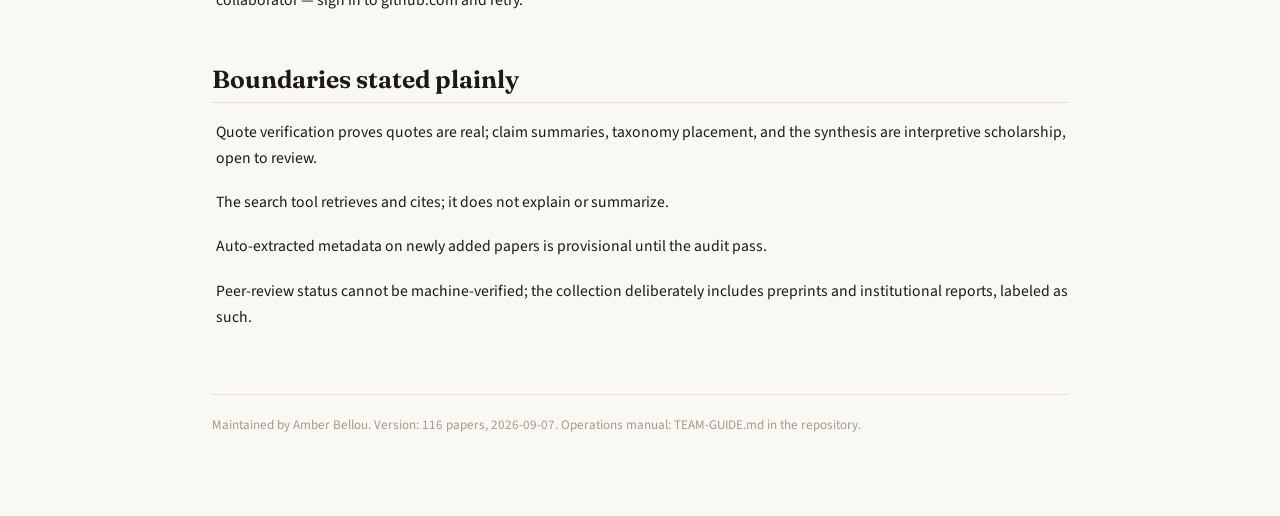
==== commit c08c020d: "site: update about.html" ====
--- a/about.html
+++ b/about.html
@@ -18,7 +18,7 @@
 <h2>What this is</h2>
 <p>A curated, verified research collection on <b>cognitive security for AI</b> — the protection of
 human cognition (belief formation, trust calibration, cognitive capability, emotional autonomy)
-in interaction with AI systems. It holds <b>106 papers</b> across 21 topics, organized into five
+in interaction with AI systems. It holds <b>116 papers</b> across 21 topics, organized into five
 threat classes (<a class="cite" href="threats.html#T1">T1 belief attacks</a> ·
 <a class="cite" href="threats.html#T2">T2 capability erosion</a> ·
 <a class="cite" href="threats.html#T3">T3 trust miscalibration</a> ·
@@ -30,9 +30,9 @@
 <h2>The verification guarantees</h2>
 <p>Every layer is machine-checked by a seven-section QA battery that must fully pass before publication:</p>
 <ul class="compact">
-<li><b>Title proof</b> — all 106 catalog titles are proven to appear verbatim in their source PDFs
+<li><b>Title proof</b> — all 116 catalog titles are proven to appear verbatim in their source PDFs
 (normalized string match, immune to typesetting artifacts).</li>
-<li><b>Quote proof</b> — all 161 quotes shown on the Threat Map and in search results are
+<li><b>Quote proof</b> — all 171 quotes shown on the Threat Map and in search results are
 mechanically verified to exist on their cited PDF page. Fabricated quotes cannot pass this check;
 what remains human is interpretation, not evidence.</li>
 <li><b>Consistency</b> — the catalog, analysis records, chatbot corpora, BibTeX, and dataset
@@ -56,7 +56,7 @@
 <li><b>Browse</b> the <a class="cite" href="index.html">Paper Index</a> (search-as-you-type, topic
 jump chips) or the <a class="cite" href="threats.html">Threat Map</a> (evidence organized by threat
 mechanism, with verified quotes).</li>
-<li><b>Cite</b> — download <a class="cite" href="refs.bib">refs.bib</a> (106 entries, 98 with
+<li><b>Cite</b> — download <a class="cite" href="refs.bib">refs.bib</a> (116 entries, 104 with
 DOIs; imports into Zotero/Overleaf; cite keys match Threat Map anchors).</li>
 <li><b>Interrogate</b> — <a class="cite" href="ask.html">Ask the Evidence</a> returns exact passages
 with page citations; by default no generative AI writes answers, so nothing can be fabricated. An
@@ -81,7 +81,7 @@
 <li>Peer-review status cannot be machine-verified; the collection deliberately includes preprints
 and institutional reports, labeled as such.</li>
 </ul>
-<footer>Maintained by Amber Bellou. Version: 106 papers, 2026-09-04. Operations manual: TEAM-GUIDE.md in the repository.</footer>
+<footer>Maintained by Amber Bellou. Version: 116 papers, 2026-09-07. Operations manual: TEAM-GUIDE.md in the repository.</footer>
 </main>
 </body>
 </html>
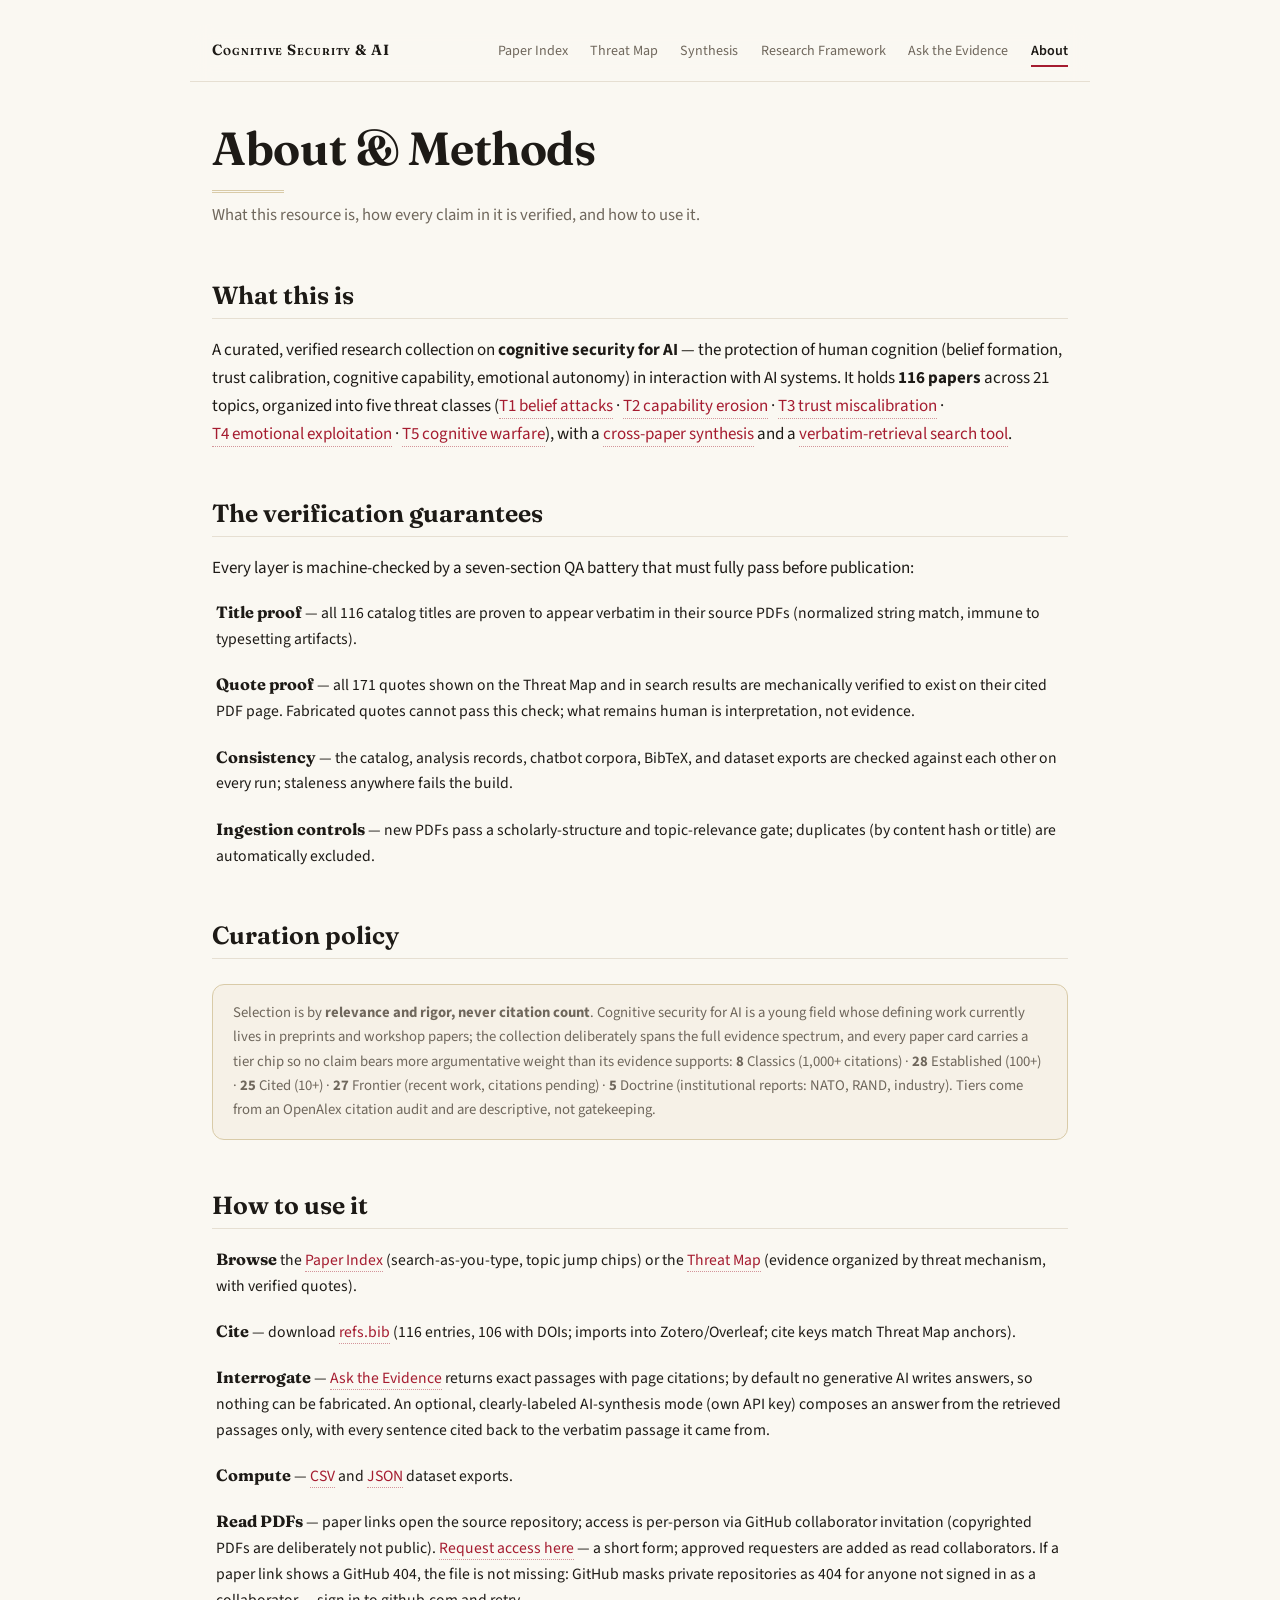
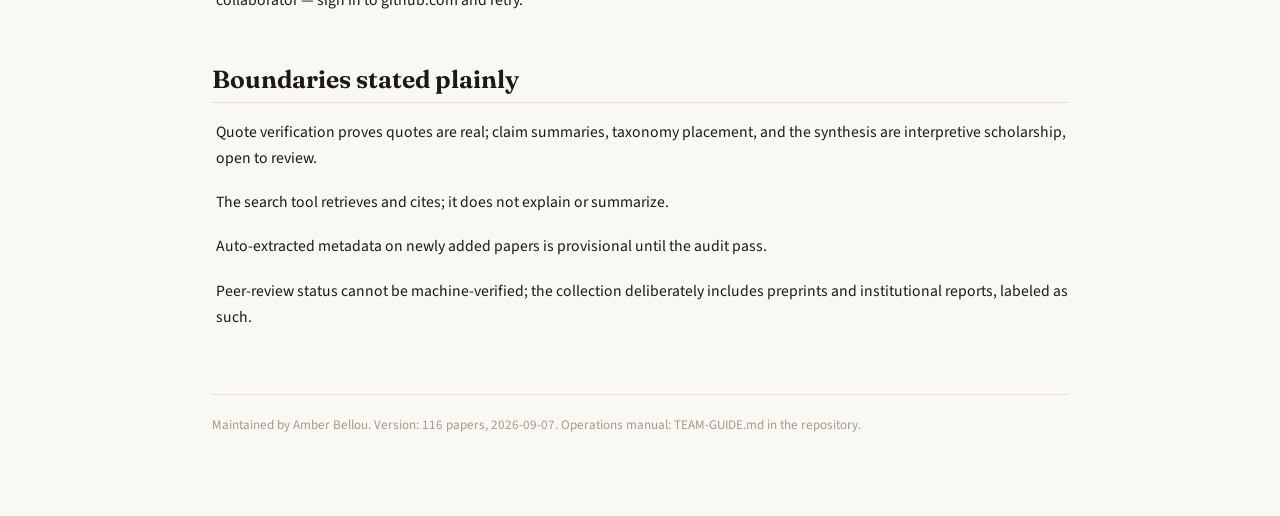
==== commit 4adcd1fd: "site: update about.html" ====
--- a/about.html
+++ b/about.html
@@ -56,7 +56,7 @@
 <li><b>Browse</b> the <a class="cite" href="index.html">Paper Index</a> (search-as-you-type, topic
 jump chips) or the <a class="cite" href="threats.html">Threat Map</a> (evidence organized by threat
 mechanism, with verified quotes).</li>
-<li><b>Cite</b> — download <a class="cite" href="refs.bib">refs.bib</a> (116 entries, 104 with
+<li><b>Cite</b> — download <a class="cite" href="refs.bib">refs.bib</a> (116 entries, 106 with
 DOIs; imports into Zotero/Overleaf; cite keys match Threat Map anchors).</li>
 <li><b>Interrogate</b> — <a class="cite" href="ask.html">Ask the Evidence</a> returns exact passages
 with page citations; by default no generative AI writes answers, so nothing can be fabricated. An
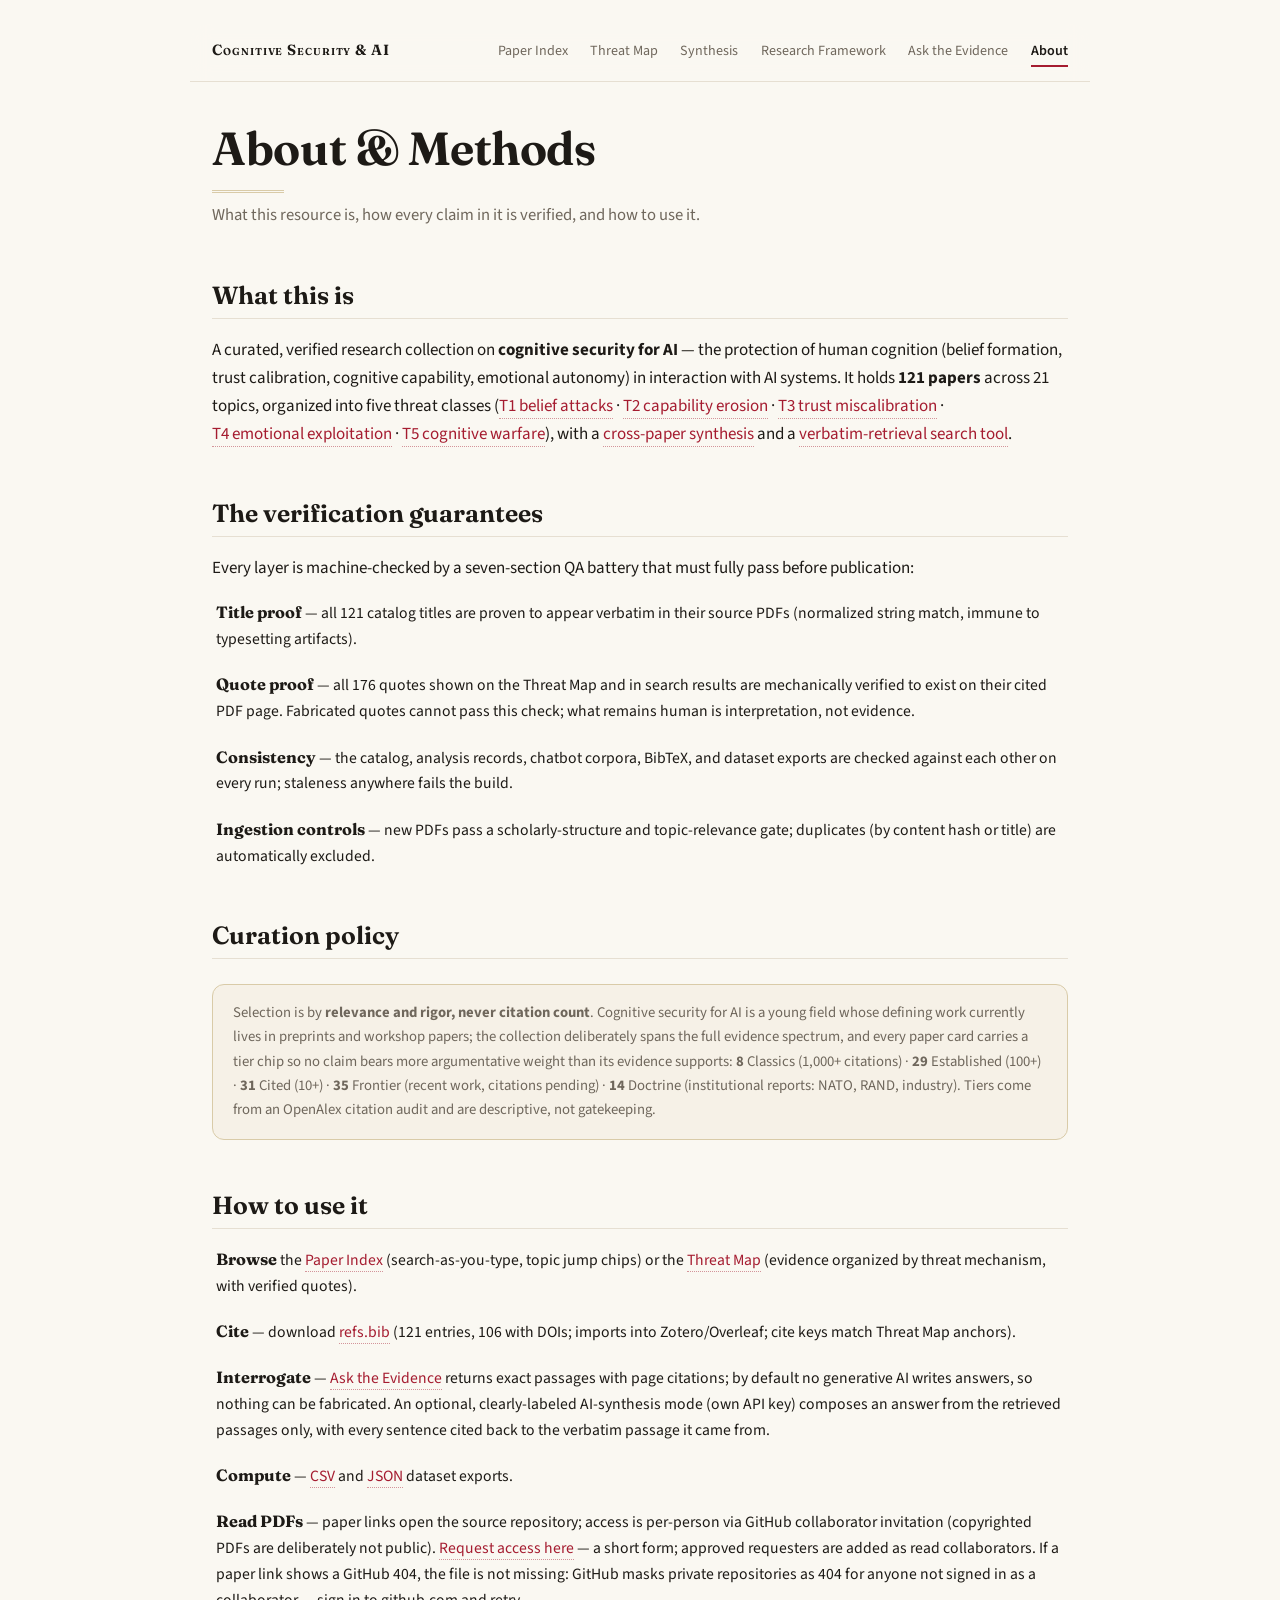
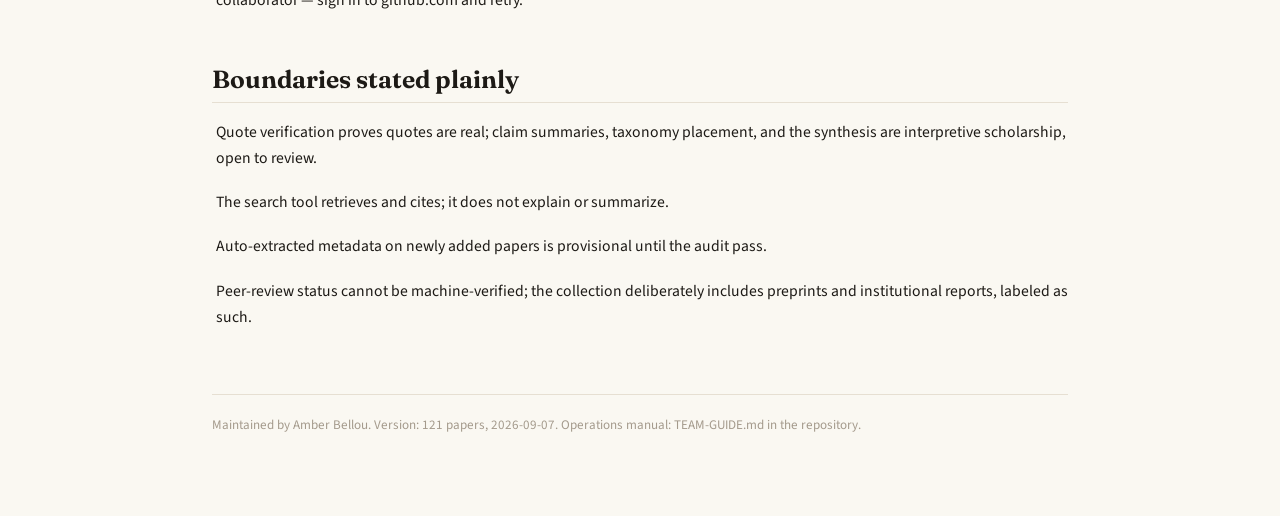
==== commit 4e7bf7be: "site: update about.html" ====
--- a/about.html
+++ b/about.html
@@ -7,7 +7,7 @@
 <link rel="preconnect" href="https://fonts.googleapis.com">
 <link rel="preconnect" href="https://fonts.gstatic.com" crossorigin>
 <link href="https://fonts.googleapis.com/css2?family=Fraunces:opsz,wght@9..144,500;9..144,650&family=Source+Sans+3:wght@400;600&display=swap" rel="stylesheet">
-<link rel="stylesheet" href="style.css?v=e3fc86cf">
+<link rel="stylesheet" href="style.css?v=6b1b49b2">
 </head>
 <body>
 <main>
@@ -18,7 +18,7 @@
 <h2>What this is</h2>
 <p>A curated, verified research collection on <b>cognitive security for AI</b> — the protection of
 human cognition (belief formation, trust calibration, cognitive capability, emotional autonomy)
-in interaction with AI systems. It holds <b>116 papers</b> across 21 topics, organized into five
+in interaction with AI systems. It holds <b>121 papers</b> across 21 topics, organized into five
 threat classes (<a class="cite" href="threats.html#T1">T1 belief attacks</a> ·
 <a class="cite" href="threats.html#T2">T2 capability erosion</a> ·
 <a class="cite" href="threats.html#T3">T3 trust miscalibration</a> ·
@@ -30,9 +30,9 @@
 <h2>The verification guarantees</h2>
 <p>Every layer is machine-checked by a seven-section QA battery that must fully pass before publication:</p>
 <ul class="compact">
-<li><b>Title proof</b> — all 116 catalog titles are proven to appear verbatim in their source PDFs
+<li><b>Title proof</b> — all 121 catalog titles are proven to appear verbatim in their source PDFs
 (normalized string match, immune to typesetting artifacts).</li>
-<li><b>Quote proof</b> — all 171 quotes shown on the Threat Map and in search results are
+<li><b>Quote proof</b> — all 176 quotes shown on the Threat Map and in search results are
 mechanically verified to exist on their cited PDF page. Fabricated quotes cannot pass this check;
 what remains human is interpretation, not evidence.</li>
 <li><b>Consistency</b> — the catalog, analysis records, chatbot corpora, BibTeX, and dataset
@@ -46,9 +46,9 @@
 security for AI is a young field whose defining work currently lives in preprints and workshop
 papers; the collection deliberately spans the full evidence spectrum, and every paper card carries
 a tier chip so no claim bears more argumentative weight than its evidence supports:
-<b>8</b> Classics (1,000+ citations) · <b>28</b> Established
-(100+) · <b>25</b> Cited (10+) · <b>27</b> Frontier (recent work,
-citations pending) · <b>5</b> Doctrine (institutional reports: NATO, RAND,
+<b>8</b> Classics (1,000+ citations) · <b>29</b> Established
+(100+) · <b>31</b> Cited (10+) · <b>35</b> Frontier (recent work,
+citations pending) · <b>14</b> Doctrine (institutional reports: NATO, RAND,
 industry). Tiers come from an OpenAlex citation audit and are descriptive, not gatekeeping.</div>
 
 <h2>How to use it</h2>
@@ -56,7 +56,7 @@
 <li><b>Browse</b> the <a class="cite" href="index.html">Paper Index</a> (search-as-you-type, topic
 jump chips) or the <a class="cite" href="threats.html">Threat Map</a> (evidence organized by threat
 mechanism, with verified quotes).</li>
-<li><b>Cite</b> — download <a class="cite" href="refs.bib">refs.bib</a> (116 entries, 106 with
+<li><b>Cite</b> — download <a class="cite" href="refs.bib">refs.bib</a> (121 entries, 106 with
 DOIs; imports into Zotero/Overleaf; cite keys match Threat Map anchors).</li>
 <li><b>Interrogate</b> — <a class="cite" href="ask.html">Ask the Evidence</a> returns exact passages
 with page citations; by default no generative AI writes answers, so nothing can be fabricated. An
@@ -81,7 +81,7 @@
 <li>Peer-review status cannot be machine-verified; the collection deliberately includes preprints
 and institutional reports, labeled as such.</li>
 </ul>
-<footer>Maintained by Amber Bellou. Version: 116 papers, 2026-09-07. Operations manual: TEAM-GUIDE.md in the repository.</footer>
+<footer>Maintained by Amber Bellou. Version: 121 papers, 2026-09-07. Operations manual: TEAM-GUIDE.md in the repository.</footer>
 </main>
 </body>
 </html>
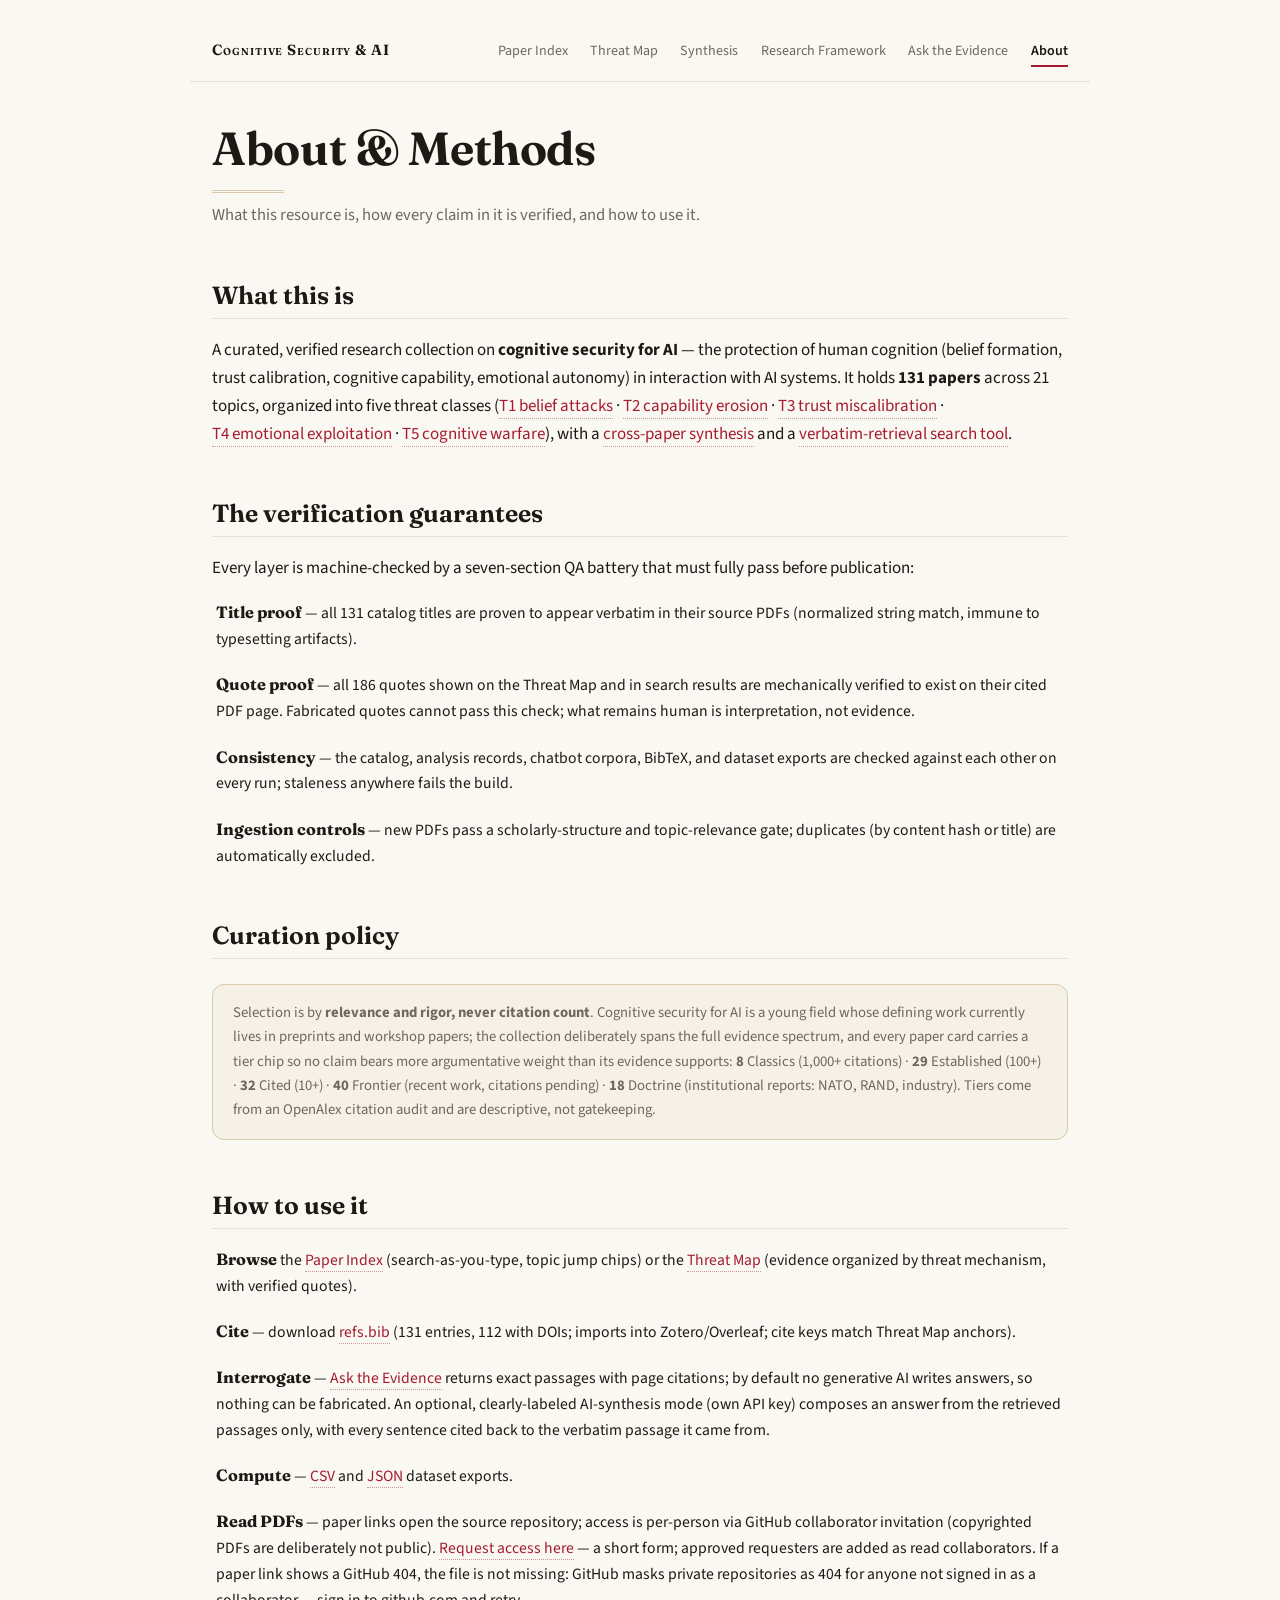
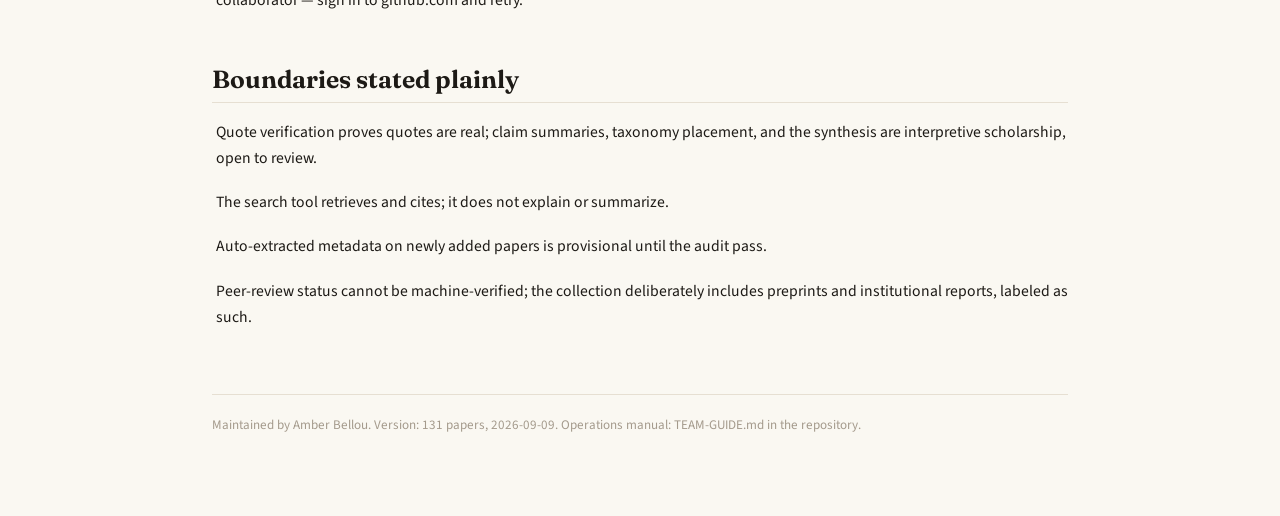
==== commit 75dd25d2: "site: update about.html" ====
--- a/about.html
+++ b/about.html
@@ -7,7 +7,7 @@
 <link rel="preconnect" href="https://fonts.googleapis.com">
 <link rel="preconnect" href="https://fonts.gstatic.com" crossorigin>
 <link href="https://fonts.googleapis.com/css2?family=Fraunces:opsz,wght@9..144,500;9..144,650&family=Source+Sans+3:wght@400;600&display=swap" rel="stylesheet">
-<link rel="stylesheet" href="style.css?v=6b1b49b2">
+<link rel="stylesheet" href="style.css?v=50df650c">
 </head>
 <body>
 <main>
@@ -18,7 +18,7 @@
 <h2>What this is</h2>
 <p>A curated, verified research collection on <b>cognitive security for AI</b> — the protection of
 human cognition (belief formation, trust calibration, cognitive capability, emotional autonomy)
-in interaction with AI systems. It holds <b>121 papers</b> across 21 topics, organized into five
+in interaction with AI systems. It holds <b>131 papers</b> across 21 topics, organized into five
 threat classes (<a class="cite" href="threats.html#T1">T1 belief attacks</a> ·
 <a class="cite" href="threats.html#T2">T2 capability erosion</a> ·
 <a class="cite" href="threats.html#T3">T3 trust miscalibration</a> ·
@@ -30,9 +30,9 @@
 <h2>The verification guarantees</h2>
 <p>Every layer is machine-checked by a seven-section QA battery that must fully pass before publication:</p>
 <ul class="compact">
-<li><b>Title proof</b> — all 121 catalog titles are proven to appear verbatim in their source PDFs
+<li><b>Title proof</b> — all 131 catalog titles are proven to appear verbatim in their source PDFs
 (normalized string match, immune to typesetting artifacts).</li>
-<li><b>Quote proof</b> — all 176 quotes shown on the Threat Map and in search results are
+<li><b>Quote proof</b> — all 186 quotes shown on the Threat Map and in search results are
 mechanically verified to exist on their cited PDF page. Fabricated quotes cannot pass this check;
 what remains human is interpretation, not evidence.</li>
 <li><b>Consistency</b> — the catalog, analysis records, chatbot corpora, BibTeX, and dataset
@@ -47,8 +47,8 @@
 papers; the collection deliberately spans the full evidence spectrum, and every paper card carries
 a tier chip so no claim bears more argumentative weight than its evidence supports:
 <b>8</b> Classics (1,000+ citations) · <b>29</b> Established
-(100+) · <b>31</b> Cited (10+) · <b>35</b> Frontier (recent work,
-citations pending) · <b>14</b> Doctrine (institutional reports: NATO, RAND,
+(100+) · <b>32</b> Cited (10+) · <b>40</b> Frontier (recent work,
+citations pending) · <b>18</b> Doctrine (institutional reports: NATO, RAND,
 industry). Tiers come from an OpenAlex citation audit and are descriptive, not gatekeeping.</div>
 
 <h2>How to use it</h2>
@@ -56,7 +56,7 @@
 <li><b>Browse</b> the <a class="cite" href="index.html">Paper Index</a> (search-as-you-type, topic
 jump chips) or the <a class="cite" href="threats.html">Threat Map</a> (evidence organized by threat
 mechanism, with verified quotes).</li>
-<li><b>Cite</b> — download <a class="cite" href="refs.bib">refs.bib</a> (121 entries, 106 with
+<li><b>Cite</b> — download <a class="cite" href="refs.bib">refs.bib</a> (131 entries, 112 with
 DOIs; imports into Zotero/Overleaf; cite keys match Threat Map anchors).</li>
 <li><b>Interrogate</b> — <a class="cite" href="ask.html">Ask the Evidence</a> returns exact passages
 with page citations; by default no generative AI writes answers, so nothing can be fabricated. An
@@ -81,7 +81,7 @@
 <li>Peer-review status cannot be machine-verified; the collection deliberately includes preprints
 and institutional reports, labeled as such.</li>
 </ul>
-<footer>Maintained by Amber Bellou. Version: 121 papers, 2026-09-07. Operations manual: TEAM-GUIDE.md in the repository.</footer>
+<footer>Maintained by Amber Bellou. Version: 131 papers, 2026-09-09. Operations manual: TEAM-GUIDE.md in the repository.</footer>
 </main>
 </body>
 </html>
--- a/style.css
+++ b/style.css
@@ -453,3 +453,7 @@
   font: 600 .68rem var(--sans); letter-spacing: .06em; color: var(--faint);
   text-transform: uppercase; margin-left: .65rem;
 }
+
+/* arrange toggle (index impact view) */
+.chip.on { background: var(--accent); border-color: var(--accent); color: #fff; }
+.chip.on b { color: #fff; }
